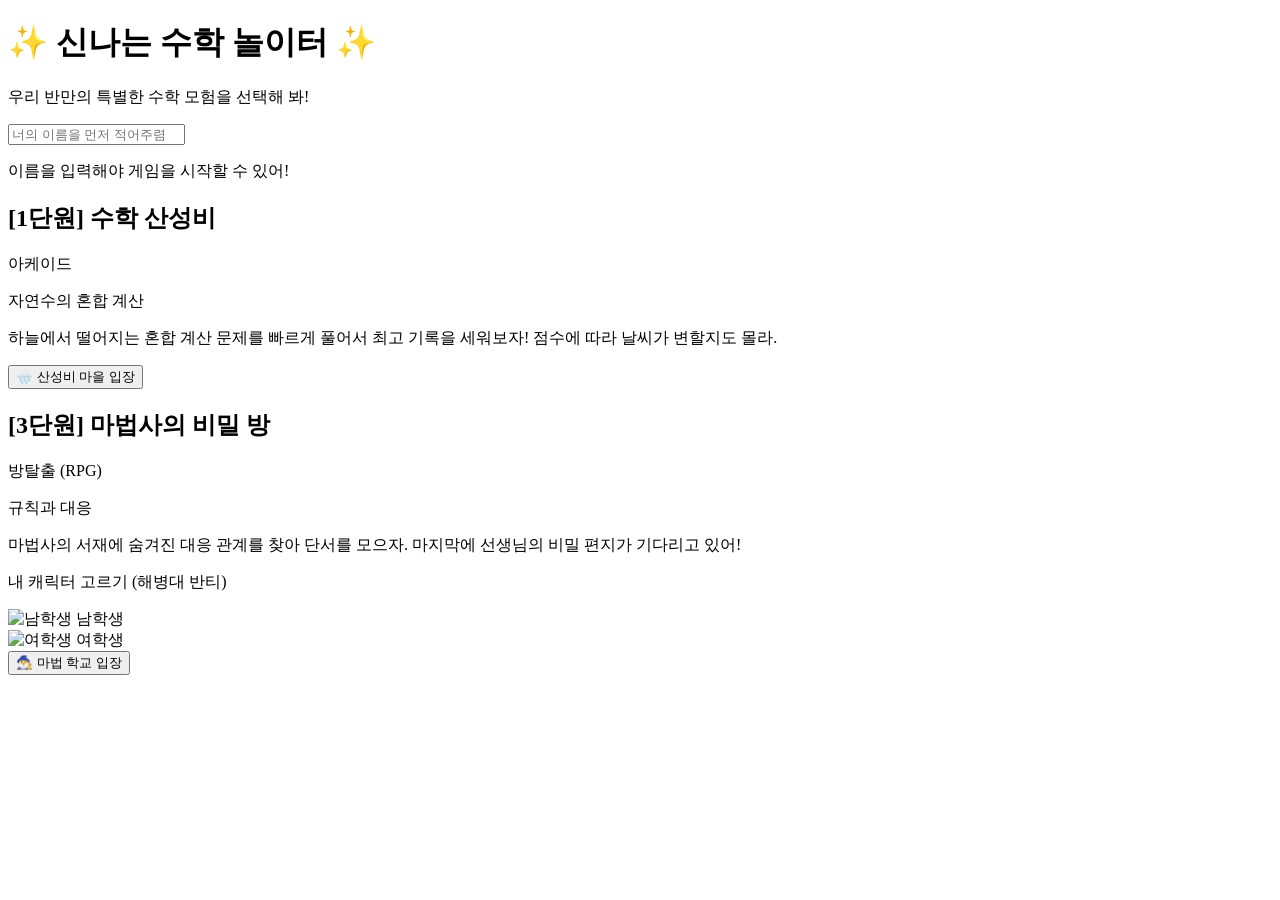
==== index.html @ 6307ce0e "Rename Index.html to index.html" ====
<!DOCTYPE html>
<html lang="ko">
<head>
    <meta charset="UTF-8">
    <meta name="viewport" content="width=device-width, initial-scale=1.0">
    <title>신나는 수학 놀이터</title>
    <link rel="stylesheet" href="style.css">
</head>
<body>
    <div class="container">
        <header>
            <h1>✨ 신나는 수학 놀이터 ✨</h1>
            <p>우리 반만의 특별한 수학 모험을 선택해 봐!</p>
            
            <div class="global-name-input">
                <input type="text" id="studentName" placeholder="너의 이름을 먼저 적어주렴" autocomplete="off">
                <p id="nameNotice" class="name-notice">이름을 입력해야 게임을 시작할 수 있어!</p>
            </div>
        </header>

        <div class="game-grid">
            <div class="game-card">
                <div class="card-header">
                    <h2>[1단원] 수학 산성비</h2>
                    <span class="badge badge-blue">아케이드</span>
                </div>
                <p class="unit-title">자연수의 혼합 계산</p>
                <p class="desc">하늘에서 떨어지는 혼합 계산 문제를 빠르게 풀어서 최고 기록을 세워보자! 점수에 따라 날씨가 변할지도 몰라.</p>
                
                <div class="input-group">
                    <button class="play-btn acid-btn" onclick="startAcidRain()">🌧️ 산성비 마을 입장</button>
                </div>
            </div>

            <div class="game-card active">
                <div class="card-header">
                    <h2>[3단원] 마법사의 비밀 방</h2>
                    <span class="badge badge-purple">방탈출 (RPG)</span>
                </div>
                <p class="unit-title">규칙과 대응</p>
                <p class="desc">마법사의 서재에 숨겨진 대응 관계를 찾아 단서를 모으자. 마지막에 선생님의 비밀 편지가 기다리고 있어!</p>
                
                <div class="input-group">
                    <p class="select-title">내 캐릭터 고르기 (해병대 반티)</p>
                    <div class="char-selector">
                        <div class="char-option selected" id="opt-boy" onclick="selectChar('boy')">
                            <img src="Escape-room/image/char_boy.png" alt="남학생">
                            <span>남학생</span>
                        </div>
                        <div class="char-option" id="opt-girl" onclick="selectChar('girl')">
                            <img src="Escape-room/image/char_girl.png" alt="여학생">
                            <span>여학생</span>
                        </div>
                    </div>

                    <button class="play-btn escape-btn" onclick="startGame()">🧙‍♂️ 마법 학교 입장</button>
                </div>
            </div>
        </div>
        <p id="errorMessage" class="error-msg"></p>
    </div>
    <script src="script.js"></script>
</body>
</html>
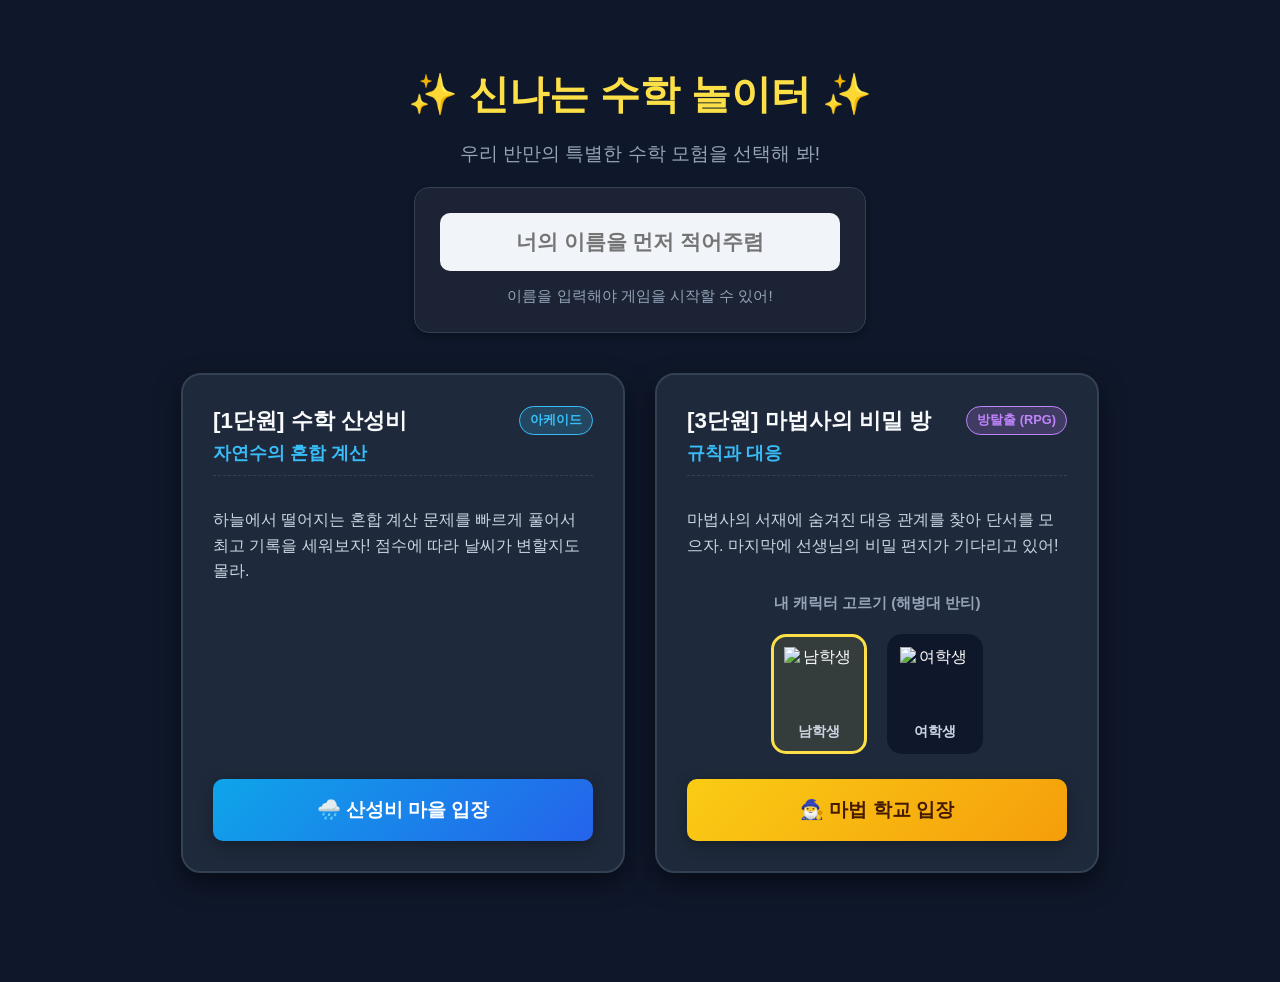
==== commit 8d2aa44b: "Add files via upload" ====
--- a/index.html
+++ b/index.html
@@ -61,4 +61,4 @@
     </div>
     <script src="script.js"></script>
 </body>
-</html>
+</html>
--- a/style.css
+++ b/style.css
@@ -0,0 +1,146 @@
+@import url('https://fonts.googleapis.com/css2?family=Noto+Sans+KR:wght@400;700&display=swap');
+
+body {
+    font-family: 'Noto Sans KR', sans-serif;
+    background-color: #0f172a; /* 깊이감 있는 밤하늘 색상 */
+    color: #fff;
+    margin: 0;
+    display: flex;
+    justify-content: center;
+    align-items: center;
+    min-height: 100vh;
+    padding: 40px 20px;
+    box-sizing: border-box;
+}
+
+.container { text-align: center; max-width: 1000px; width: 100%; }
+h1 { color: #fde047; margin-bottom: 10px; font-size: 2.5rem; }
+header p { color: #94a3b8; font-size: 1.2rem; margin-bottom: 20px; }
+
+/* 🌟 공통 이름 입력 영역 (새로 추가됨) */
+.global-name-input {
+    background: rgba(255, 255, 255, 0.05);
+    padding: 25px;
+    border-radius: 15px;
+    max-width: 400px;
+    margin: 0 auto 40px auto;
+    border: 1px solid #334155;
+    box-shadow: 0 4px 6px rgba(0,0,0,0.3);
+}
+
+.global-name-input input {
+    width: 100%;
+    padding: 15px;
+    border-radius: 10px;
+    border: 2px solid transparent;
+    text-align: center;
+    font-size: 1.3rem;
+    background: #f1f5f9;
+    color: #0f172a;
+    font-weight: bold;
+    box-sizing: border-box;
+    transition: border-color 0.3s, background 0.3s;
+}
+
+.global-name-input input:focus {
+    outline: none;
+    border-color: #fde047;
+    background: #fff;
+}
+
+.name-notice {
+    font-size: 0.95rem;
+    color: #94a3b8;
+    margin: 15px 0 0 0;
+}
+
+/* 🎮 게임 카드 그리드 */
+.game-grid {
+    display: flex;
+    justify-content: center;
+    gap: 30px;
+    flex-wrap: wrap; /* 화면이 좁아지면 자연스럽게 아래로 배치됨 */
+}
+
+/* 🃏 개별 게임 카드 */
+.game-card {
+    background-color: #1e293b;
+    padding: 30px;
+    border-radius: 20px;
+    border: 2px solid #334155;
+    width: 380px;
+    display: flex;
+    flex-direction: column;
+    box-shadow: 0 10px 25px rgba(0,0,0,0.5);
+    transition: transform 0.3s, border-color 0.3s;
+}
+
+.game-card:hover {
+    transform: translateY(-5px);
+    border-color: #fde047;
+}
+
+.card-header {
+    display: flex;
+    justify-content: space-between;
+    align-items: center;
+    margin-bottom: 5px;
+}
+.card-header h2 { margin: 0; font-size: 1.4rem; color: #f8fafc; }
+
+/* 📚 단원명 (새로 추가됨) */
+.unit-title {
+    color: #38bdf8;
+    font-weight: bold;
+    font-size: 1.1rem;
+    margin: 0 0 15px 0;
+    text-align: left;
+    border-bottom: 1px dashed #334155;
+    padding-bottom: 10px;
+}
+
+/* 배지 스타일 */
+.badge { padding: 5px 10px; border-radius: 20px; font-size: 0.8rem; font-weight: bold; }
+.badge-blue { background-color: rgba(56, 189, 248, 0.2); color: #38bdf8; border: 1px solid #38bdf8; }
+.badge-purple { background-color: rgba(192, 132, 252, 0.2); color: #c084fc; border: 1px solid #c084fc; }
+
+.desc { color: #cbd5e1; font-size: 1rem; line-height: 1.6; margin-bottom: 25px; text-align: left; flex-grow: 1; }
+
+.input-group { display: flex; flex-direction: column; gap: 15px; margin-top: auto; }
+
+/* 캐릭터 선택 영역 */
+.select-title { margin: 10px 0 5px; font-weight: bold; color: #94a3b8; font-size: 0.95rem; }
+.char-selector { display: flex; justify-content: center; gap: 20px; margin-bottom: 10px; }
+.char-option {
+    cursor: pointer;
+    padding: 10px;
+    border-radius: 15px;
+    border: 3px solid transparent;
+    transition: 0.3s;
+    background: #0f172a;
+}
+.char-option img { width: 70px; height: 70px; display: block; margin-bottom: 5px; }
+.char-option.selected { border-color: #fde047; background-color: rgba(253, 224, 71, 0.1); }
+.char-option span { color: #cbd5e1; font-size: 0.9rem; font-weight: bold; }
+
+/* 🚀 플레이 버튼 공통 스타일 */
+.play-btn {
+    padding: 18px;
+    border: none;
+    border-radius: 10px;
+    font-size: 1.2rem;
+    font-weight: bold;
+    cursor: pointer;
+    color: #fff;
+    transition: 0.2s;
+    box-shadow: 0 4px 15px rgba(0,0,0,0.3);
+}
+
+.acid-btn { background: linear-gradient(135deg, #0ea5e9 0%, #2563eb 100%); }
+.acid-btn:hover { background: linear-gradient(135deg, #0284c7 0%, #1d4ed8 100%); transform: scale(1.02); }
+
+.escape-btn { background: linear-gradient(135deg, #facc15 0%, #f59e0b 100%); color: #451a03; }
+.escape-btn:hover { background: linear-gradient(135deg, #eab308 0%, #d97706 100%); transform: scale(1.02); }
+
+/* 에러 메시지 */
+.error-msg { color: #f87171; font-size: 1.2rem; margin-top: 30px; font-weight: bold; min-height: 20px; }
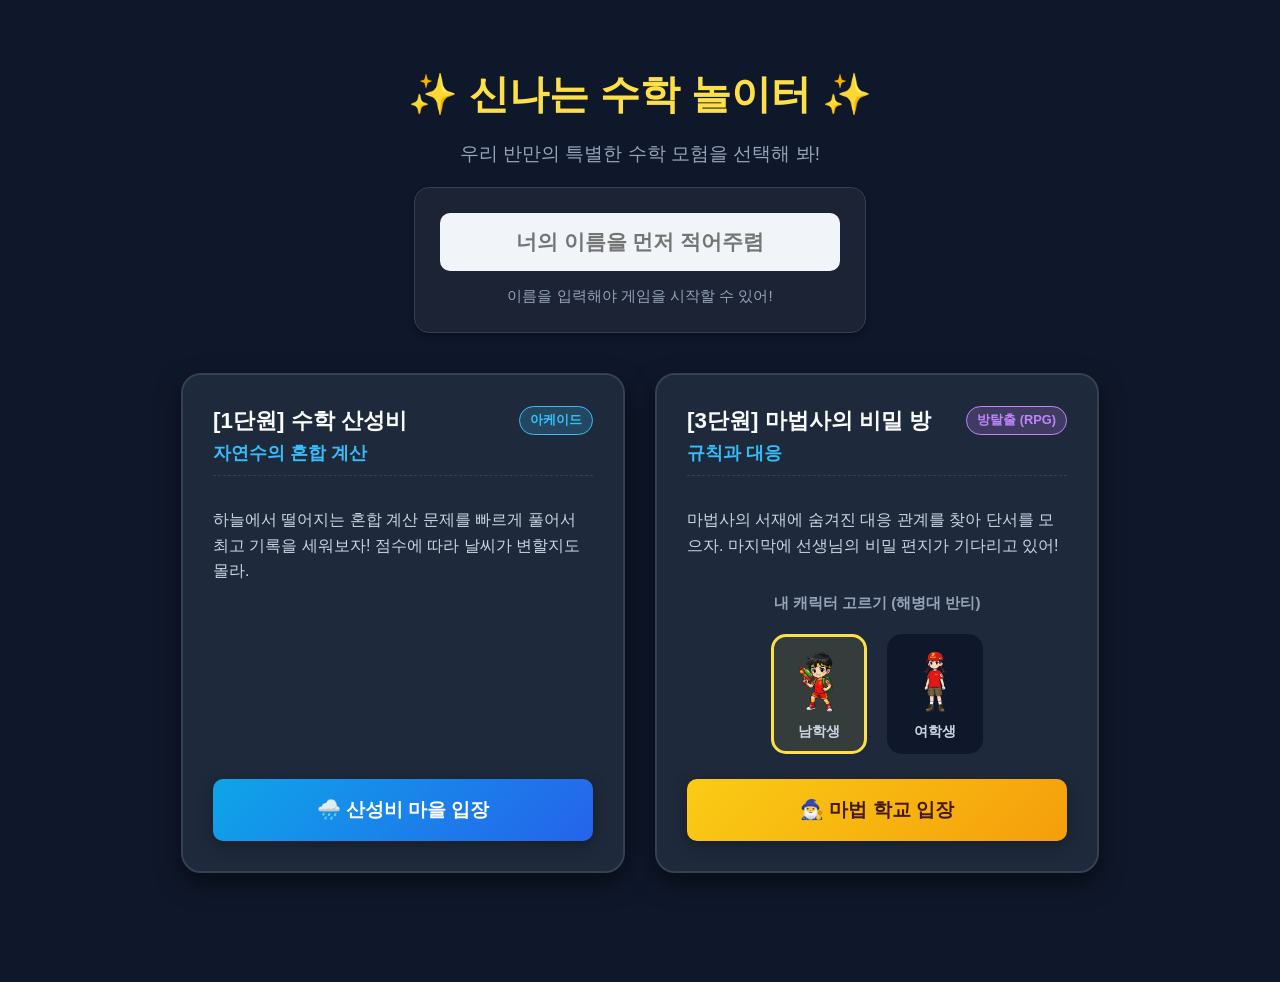
==== commit 4c69eac3: "Add files via upload" ====
--- a/index.html
+++ b/index.html
@@ -44,11 +44,11 @@
                     <p class="select-title">내 캐릭터 고르기 (해병대 반티)</p>
                     <div class="char-selector">
                         <div class="char-option selected" id="opt-boy" onclick="selectChar('boy')">
-                            <img src="Escape-room/image/char_boy.png" alt="남학생">
+                            <img src="escape-room/image/char_boy.png" alt="남학생">
                             <span>남학생</span>
                         </div>
                         <div class="char-option" id="opt-girl" onclick="selectChar('girl')">
-                            <img src="Escape-room/image/char_girl.png" alt="여학생">
+                            <img src="escape-room/image/char_girl.png" alt="여학생">
                             <span>여학생</span>
                         </div>
                     </div>
